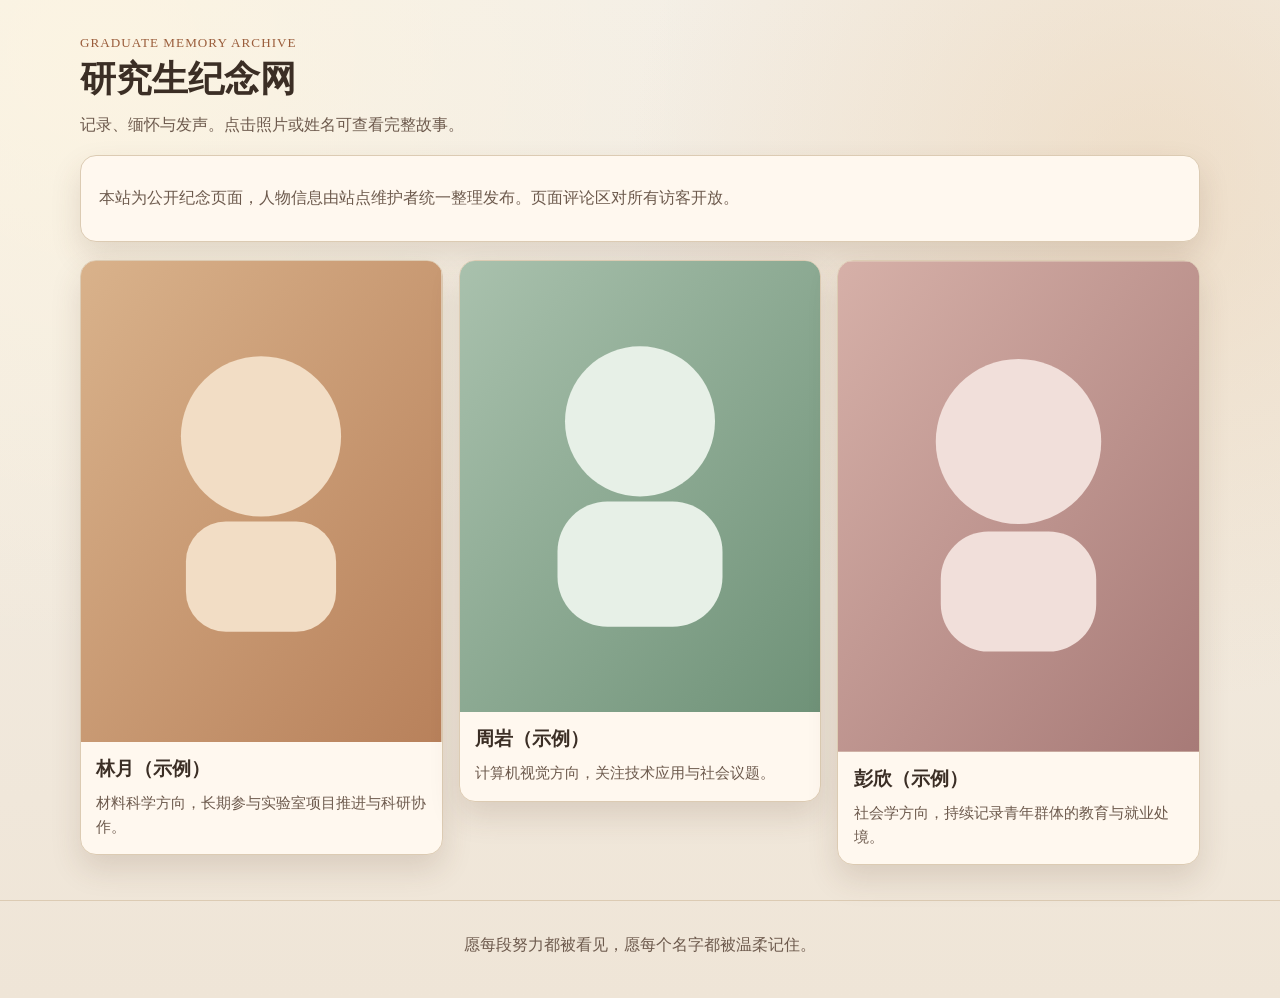
==== index.html @ ae7dde43 "Files Edit" ====
<!doctype html>
<html lang="zh-CN">
  <head>
    <meta charset="UTF-8" />
    <meta name="viewport" content="width=device-width, initial-scale=1.0" />
    <title>研究生纪念网</title>
    <link rel="stylesheet" href="styles.css" />
  </head>
  <body>
    <header class="site-header">
      <p class="site-kicker">Graduate Memory Archive</p>
      <h1 id="siteTitle">研究生纪念网</h1>
      <p class="site-desc" id="siteDesc">
        记录、缅怀与发声。点击照片或姓名可查看完整故事。
      </p>
    </header>

    <main class="page-main">
      <section class="notice-panel">
        <p>
          本站为公开纪念页面，人物信息由站点维护者统一整理发布。页面评论区对所有访客开放。
        </p>
      </section>

      <section id="masonry" class="masonry" aria-live="polite"></section>
      <p id="loadingState" class="loading-state">正在加载人物资料...</p>
    </main>

    <footer class="site-footer">
      <p>愿每段努力都被看见，愿每个名字都被温柔记住。</p>
    </footer>

    <script src="js/main.js" defer></script>
  </body>
</html>
---- styles.css ----
:root {
  --bg: #f4efe6;
  --bg-soft: #efe5d7;
  --ink: #3b2e25;
  --ink-soft: #6d5a4d;
  --line: #dccbb3;
  --card: #fff8ef;
  --accent: #9a5d3b;
  --accent-soft: #c59d7b;
  --shadow: 0 14px 30px rgba(95, 62, 40, 0.15);
  --radius: 16px;
}

*,
*::before,
*::after {
  box-sizing: border-box;
}

html,
body {
  margin: 0;
  padding: 0;
}

body {
  min-height: 100vh;
  font-family: "LXGW WenKai", "Noto Serif SC", "Source Han Serif SC", serif;
  color: var(--ink);
  background:
    radial-gradient(circle at 8% 5%, rgba(255, 246, 225, 0.7), transparent 40%),
    radial-gradient(circle at 90% 18%, rgba(232, 203, 168, 0.45), transparent 37%),
    linear-gradient(180deg, var(--bg) 0%, var(--bg-soft) 100%);
}

.site-header,
.detail-header {
  width: min(1120px, 92vw);
  margin: 2.2rem auto 1.2rem;
}

.site-kicker {
  margin: 0 0 0.4rem;
  color: var(--accent);
  letter-spacing: 0.08em;
  text-transform: uppercase;
  font-size: 0.82rem;
}

h1 {
  margin: 0;
  font-size: clamp(1.95rem, 2.8vw, 2.6rem);
  line-height: 1.2;
}

.site-desc {
  margin-top: 0.85rem;
  color: var(--ink-soft);
  font-size: 1.03rem;
  max-width: 780px;
}

.page-main,
.detail-main {
  width: min(1120px, 92vw);
  margin: 0 auto 2.2rem;
}

.notice-panel,
.detail-card,
.comments-wrap {
  background: var(--card);
  border: 1px solid var(--line);
  border-radius: var(--radius);
  box-shadow: var(--shadow);
}

.notice-panel {
  padding: 1rem 1.1rem;
  margin-bottom: 1.1rem;
  color: var(--ink-soft);
}

.masonry {
  column-count: 1;
  column-gap: 1rem;
}

.memory-card {
  display: block;
  width: 100%;
  margin: 0 0 1rem;
  break-inside: avoid;
  text-decoration: none;
  color: inherit;
  background: var(--card);
  border: 1px solid var(--line);
  border-radius: var(--radius);
  overflow: hidden;
  box-shadow: var(--shadow);
  transform: translateY(16px);
  opacity: 0;
  animation: rise 0.55s ease forwards;
}

.memory-card img {
  display: block;
  width: 100%;
  height: auto;
  object-fit: cover;
  background: #e7d7c4;
}

.memory-card-content {
  padding: 0.9rem 0.95rem 1rem;
}

.memory-card h2 {
  margin: 0;
  font-size: 1.18rem;
}

.memory-card p {
  margin: 0.55rem 0 0;
  color: var(--ink-soft);
  font-size: 0.95rem;
  line-height: 1.55;
}

.memory-card:hover,
.memory-card:focus-visible {
  outline: none;
  border-color: var(--accent-soft);
  transform: translateY(-3px);
  transition: 0.22s ease;
}

.loading-state {
  text-align: center;
  color: var(--ink-soft);
  margin: 1.3rem 0;
}

.site-footer {
  border-top: 1px solid var(--line);
  padding: 1.1rem 0 1.6rem;
  color: var(--ink-soft);
  text-align: center;
}

.back-link {
  display: inline-block;
  margin-bottom: 0.8rem;
  color: var(--accent);
  text-decoration: none;
  border-bottom: 1px solid transparent;
}

.back-link:hover,
.back-link:focus-visible {
  border-bottom-color: currentColor;
}

.detail-card {
  overflow: hidden;
  margin-bottom: 1.2rem;
}

.detail-image {
  display: block;
  width: 100%;
  max-height: 460px;
  object-fit: cover;
  background: #e7d7c4;
}

.detail-meta,
.detail-story {
  padding: 1rem 1.1rem;
}

.detail-years {
  color: var(--accent);
  margin: 0.25rem 0 0.6rem;
  font-weight: 600;
}

.detail-summary {
  margin: 0;
  color: var(--ink-soft);
}

.detail-story h3,
.comments-wrap h3 {
  margin: 0 0 0.8rem;
}

.detail-story p {
  margin: 0.45rem 0;
  line-height: 1.7;
}

.comments-wrap {
  padding: 1rem 1.1rem;
}

.comments-hint {
  margin: 0 0 0.8rem;
  color: var(--ink-soft);
}

.giscus-missing {
  background: #fff4e8;
  border: 1px solid #efcca4;
  color: #7b4c2d;
  border-radius: 10px;
  padding: 0.7rem 0.8rem;
}

@keyframes rise {
  from {
    transform: translateY(16px);
    opacity: 0;
  }
  to {
    transform: translateY(0);
    opacity: 1;
  }
}

@media (min-width: 680px) {
  .masonry {
    column-count: 2;
  }
}

@media (min-width: 1024px) {
  .masonry {
    column-count: 3;
  }
}
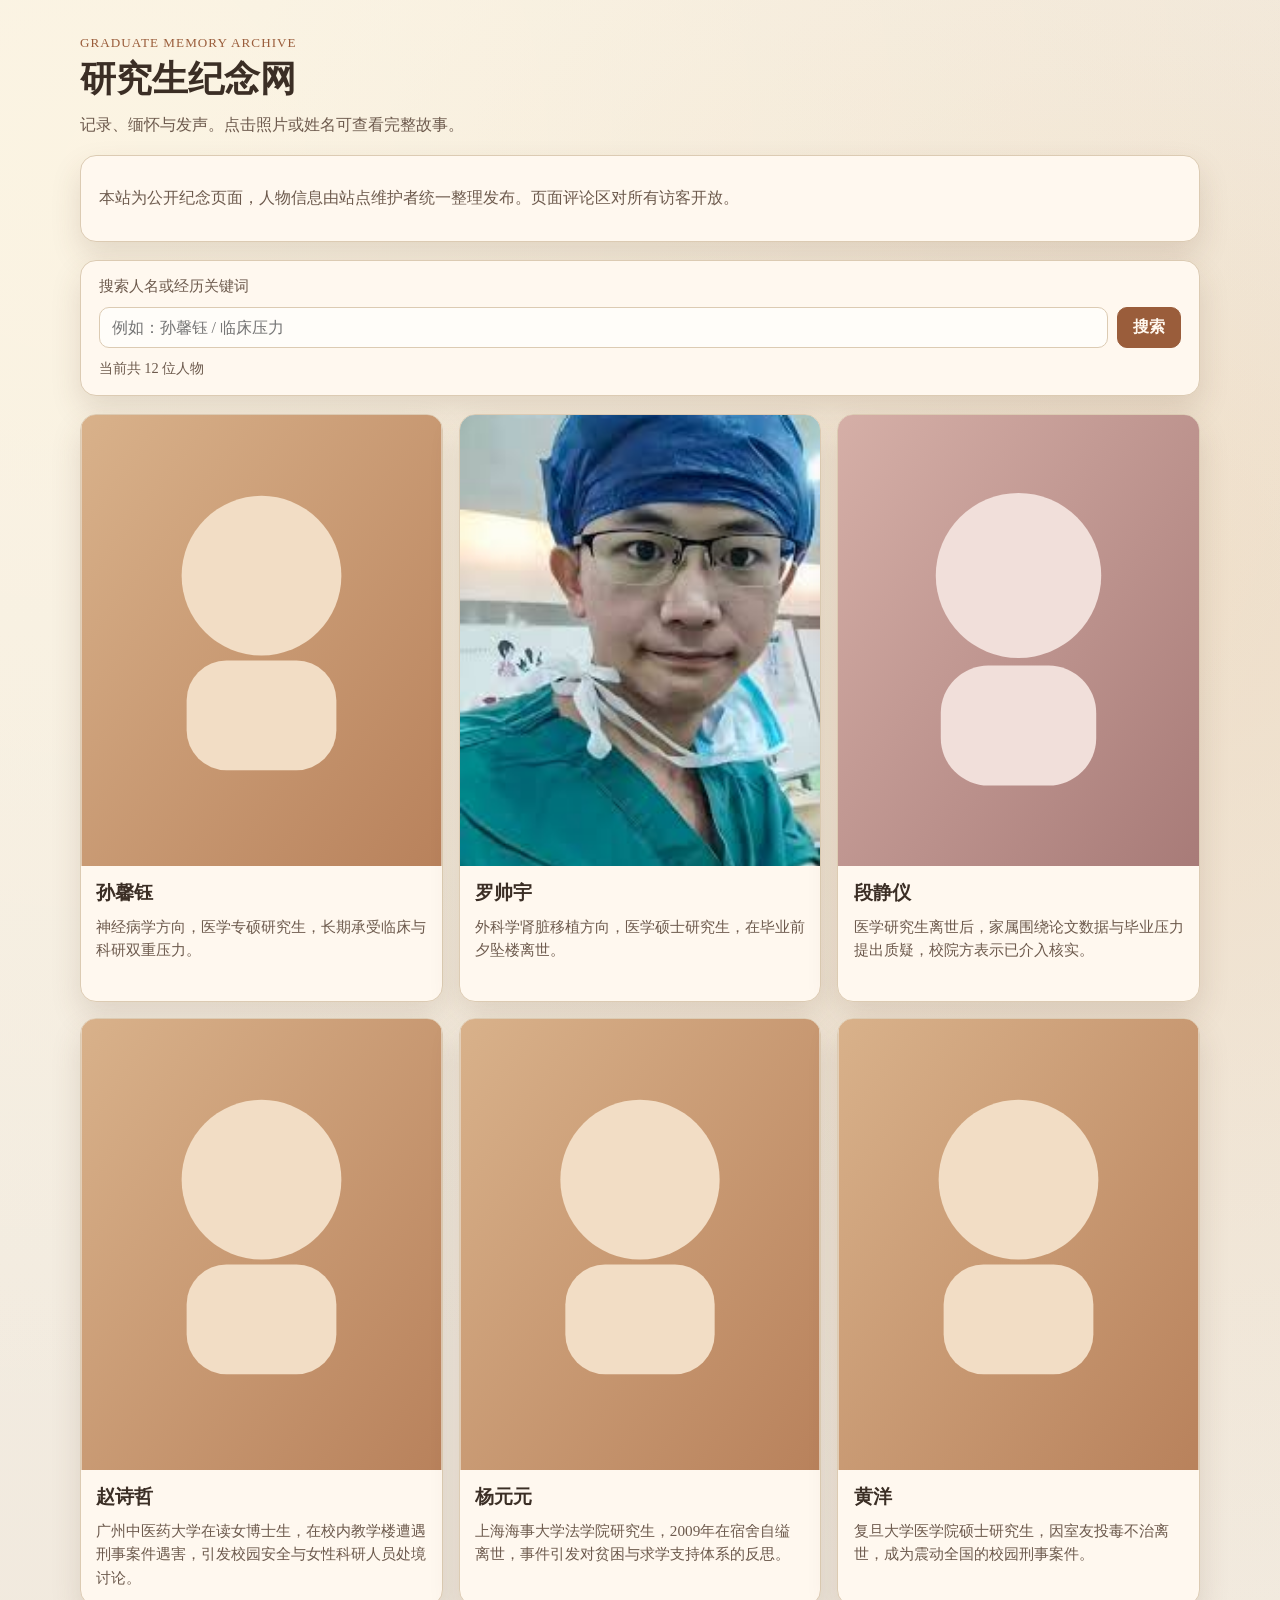
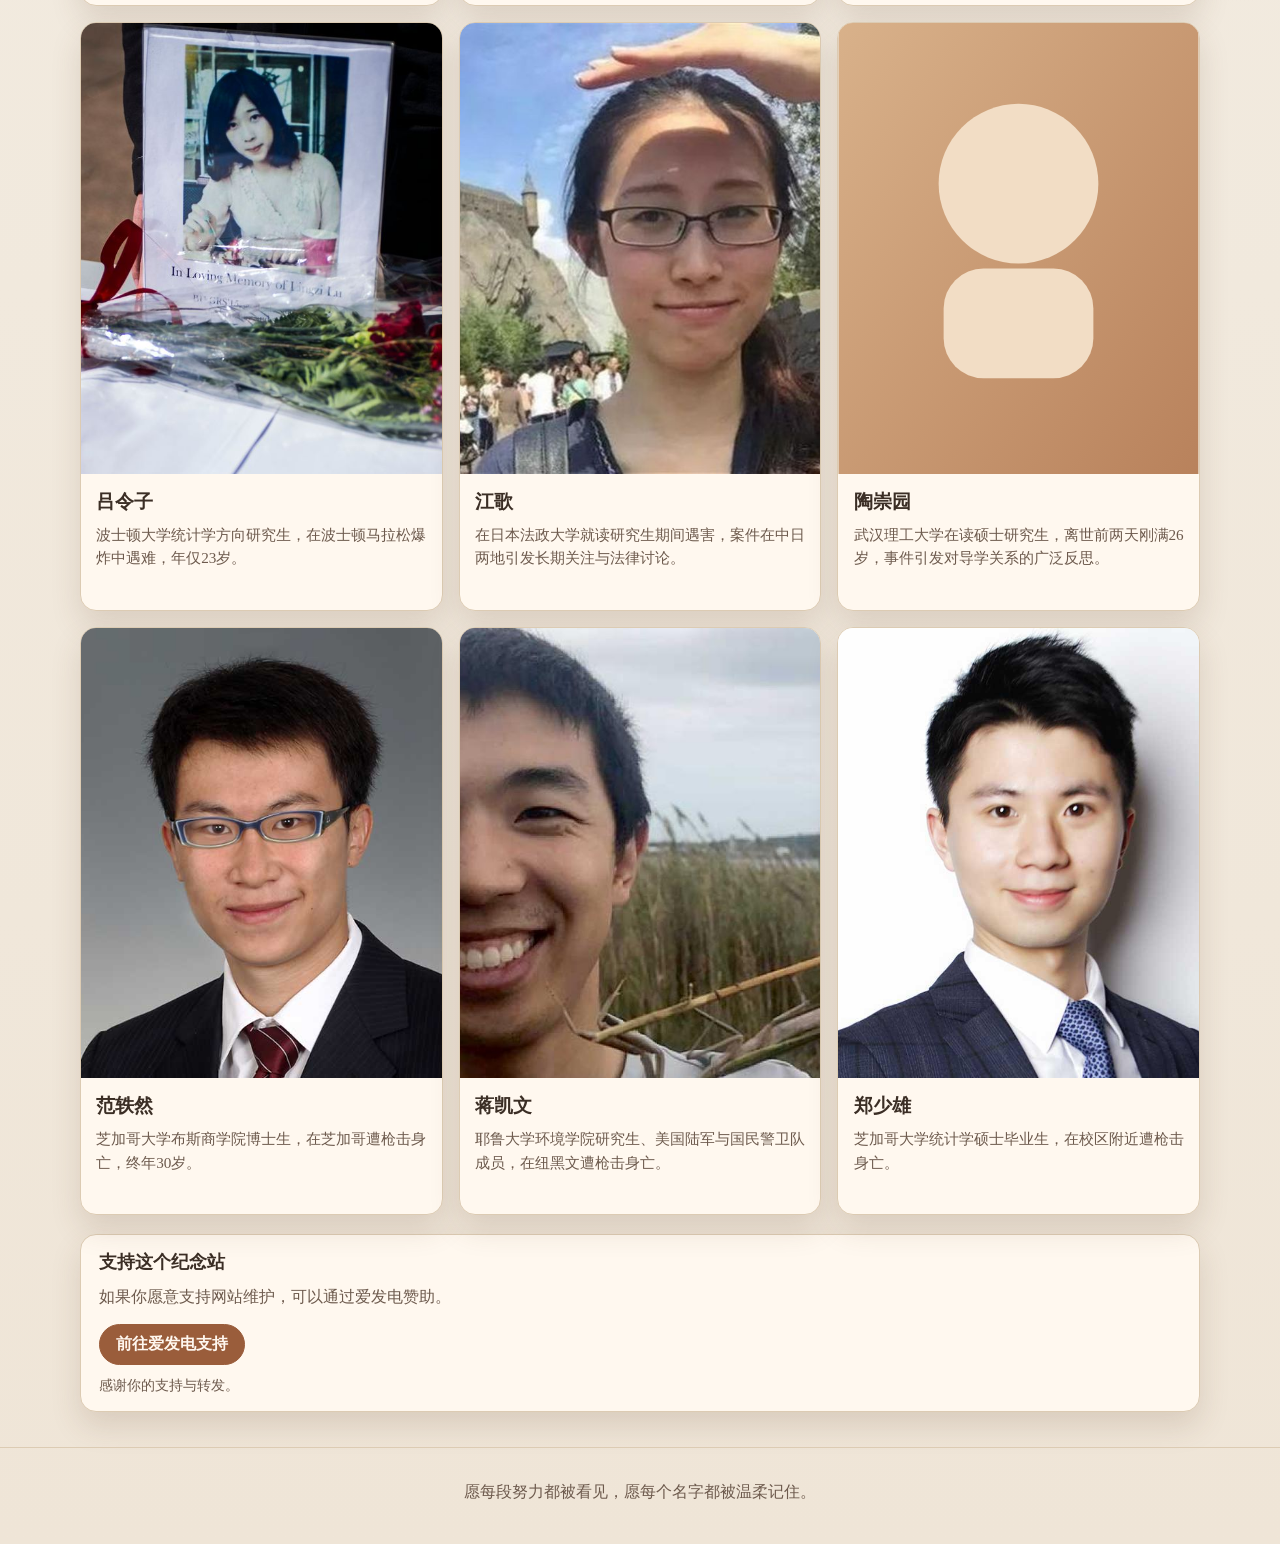
==== commit e434c60c: "feat: update donation entry and expand student stories" ====
--- a/index.html
+++ b/index.html
@@ -22,8 +22,44 @@
         </p>
       </section>
 
+      <section class="search-panel" aria-label="搜索人物与经历">
+        <label class="search-label" for="searchInput">搜索人名或经历关键词</label>
+        <div class="search-controls">
+          <input
+            id="searchInput"
+            class="search-input"
+            type="search"
+            placeholder="例如：孙馨钰 / 临床压力"
+          />
+          <button id="searchButton" class="search-button" type="button">搜索</button>
+          <button
+            id="resetSearchButton"
+            class="search-button search-return-button"
+            type="button"
+            hidden
+          >
+            返回主界面
+          </button>
+        </div>
+        <p id="searchState" class="search-state" aria-live="polite"></p>
+      </section>
+
       <section id="masonry" class="masonry" aria-live="polite"></section>
       <p id="loadingState" class="loading-state">正在加载人物资料...</p>
+
+      <section class="support-panel" aria-labelledby="supportTitle">
+        <h2 id="supportTitle">支持这个纪念站</h2>
+        <p class="support-text">如果你愿意支持网站维护，可以通过爱发电赞助。</p>
+        <a
+          class="support-link"
+          href="https://ifdian.net/a/kozukioden"
+          target="_blank"
+          rel="noopener noreferrer"
+        >
+          前往爱发电支持
+        </a>
+        <p class="support-note">感谢你的支持与转发。</p>
+      </section>
     </main>
 
     <footer class="site-footer">
--- a/styles.css
+++ b/styles.css
@@ -81,16 +81,138 @@
   color: var(--ink-soft);
 }
 
+.search-panel {
+  background: var(--card);
+  border: 1px solid var(--line);
+  border-radius: var(--radius);
+  box-shadow: var(--shadow);
+  padding: 0.95rem 1.1rem;
+  margin-bottom: 1.1rem;
+}
+
+.search-label {
+  display: inline-block;
+  margin-bottom: 0.6rem;
+  color: var(--ink-soft);
+  font-size: 0.95rem;
+}
+
+.search-controls {
+  display: flex;
+  flex-wrap: wrap;
+  gap: 0.55rem;
+}
+
+.search-input {
+  flex: 1 1 260px;
+  min-width: 0;
+  padding: 0.58rem 0.75rem;
+  border: 1px solid var(--line);
+  border-radius: 10px;
+  background: #fffdf9;
+  color: var(--ink);
+  font: inherit;
+}
+
+.search-input:focus-visible {
+  outline: 2px solid color-mix(in srgb, var(--accent) 45%, #ffffff);
+  outline-offset: 1px;
+}
+
+.search-button {
+  border: 1px solid var(--accent);
+  border-radius: 10px;
+  padding: 0.58rem 0.95rem;
+  background: var(--accent);
+  color: #fff8ef;
+  font: inherit;
+  font-weight: 600;
+  cursor: pointer;
+  transition: transform 0.2s ease, box-shadow 0.2s ease;
+}
+
+.search-button:hover,
+.search-button:focus-visible {
+  transform: translateY(-1px);
+  box-shadow: 0 6px 14px rgba(95, 62, 40, 0.18);
+}
+
+.search-return-button {
+  border-color: var(--line);
+  background: #fffdf9;
+  color: var(--ink);
+}
+
+.search-return-button:hover,
+.search-return-button:focus-visible {
+  box-shadow: 0 6px 12px rgba(95, 62, 40, 0.12);
+}
+
+.search-state {
+  margin: 0.65rem 0 0;
+  min-height: 1.35rem;
+  color: var(--ink-soft);
+  font-size: 0.9rem;
+}
+
+.support-panel {
+  background: var(--card);
+  border: 1px solid var(--line);
+  border-radius: var(--radius);
+  box-shadow: var(--shadow);
+  padding: 1rem 1.1rem;
+  margin-top: 1.2rem;
+  margin-bottom: 1.1rem;
+}
+
+.support-panel h2 {
+  margin: 0;
+  font-size: 1.1rem;
+  line-height: 1.35;
+}
+
+.support-text {
+  margin: 0.6rem 0 0;
+  color: var(--ink-soft);
+  line-height: 1.65;
+}
+
+.support-link {
+  display: inline-block;
+  margin-top: 0.85rem;
+  padding: 0.55rem 1rem;
+  border-radius: 999px;
+  border: 1px solid var(--accent);
+  background: var(--accent);
+  color: #fff7ef;
+  text-decoration: none;
+  font-weight: 600;
+  transition: transform 0.2s ease, box-shadow 0.2s ease;
+}
+
+.support-link:hover,
+.support-link:focus-visible {
+  transform: translateY(-1px);
+  box-shadow: 0 6px 16px rgba(95, 62, 40, 0.2);
+}
+
+.support-note {
+  margin: 0.7rem 0 0;
+  color: var(--ink-soft);
+  font-size: 0.9rem;
+}
+
 .masonry {
-  column-count: 1;
-  column-gap: 1rem;
+  display: grid;
+  grid-template-columns: repeat(1, minmax(0, 1fr));
+  gap: 1rem;
 }
 
 .memory-card {
-  display: block;
+  display: flex;
+  flex-direction: column;
   width: 100%;
-  margin: 0 0 1rem;
-  break-inside: avoid;
+  height: 100%;
   text-decoration: none;
   color: inherit;
   background: var(--card);
@@ -107,24 +229,51 @@
   display: block;
   width: 100%;
   height: auto;
+  aspect-ratio: 4 / 5;
   object-fit: cover;
   background: #e7d7c4;
 }
 
 .memory-card-content {
   padding: 0.9rem 0.95rem 1rem;
+  display: flex;
+  flex-direction: column;
+  gap: 0.55rem;
+  flex: 1;
 }
 
 .memory-card h2 {
   margin: 0;
   font-size: 1.18rem;
+  line-height: 1.35;
+  min-height: calc(1.35em * 1);
+  white-space: nowrap;
+  overflow: hidden;
+  text-overflow: ellipsis;
 }
 
 .memory-card p {
-  margin: 0.55rem 0 0;
+  margin: 0;
   color: var(--ink-soft);
   font-size: 0.95rem;
   line-height: 1.55;
+  min-height: calc(1.55em * 3);
+  display: -webkit-box;
+  -webkit-line-clamp: 3;
+  -webkit-box-orient: vertical;
+  overflow: hidden;
+}
+
+.memory-card .search-hit {
+  min-height: unset;
+  display: block;
+  margin-top: 0.2rem;
+  padding: 0.42rem 0.52rem;
+  border: 1px solid color-mix(in srgb, var(--accent-soft) 30%, #ffffff);
+  border-radius: 8px;
+  background: #f6ecdd;
+  color: color-mix(in srgb, var(--ink) 88%, #ffffff);
+  line-height: 1.45;
 }
 
 .memory-card:hover,
@@ -230,12 +379,12 @@
 
 @media (min-width: 680px) {
   .masonry {
-    column-count: 2;
+    grid-template-columns: repeat(2, minmax(0, 1fr));
   }
 }
 
 @media (min-width: 1024px) {
   .masonry {
-    column-count: 3;
+    grid-template-columns: repeat(3, minmax(0, 1fr));
   }
 }
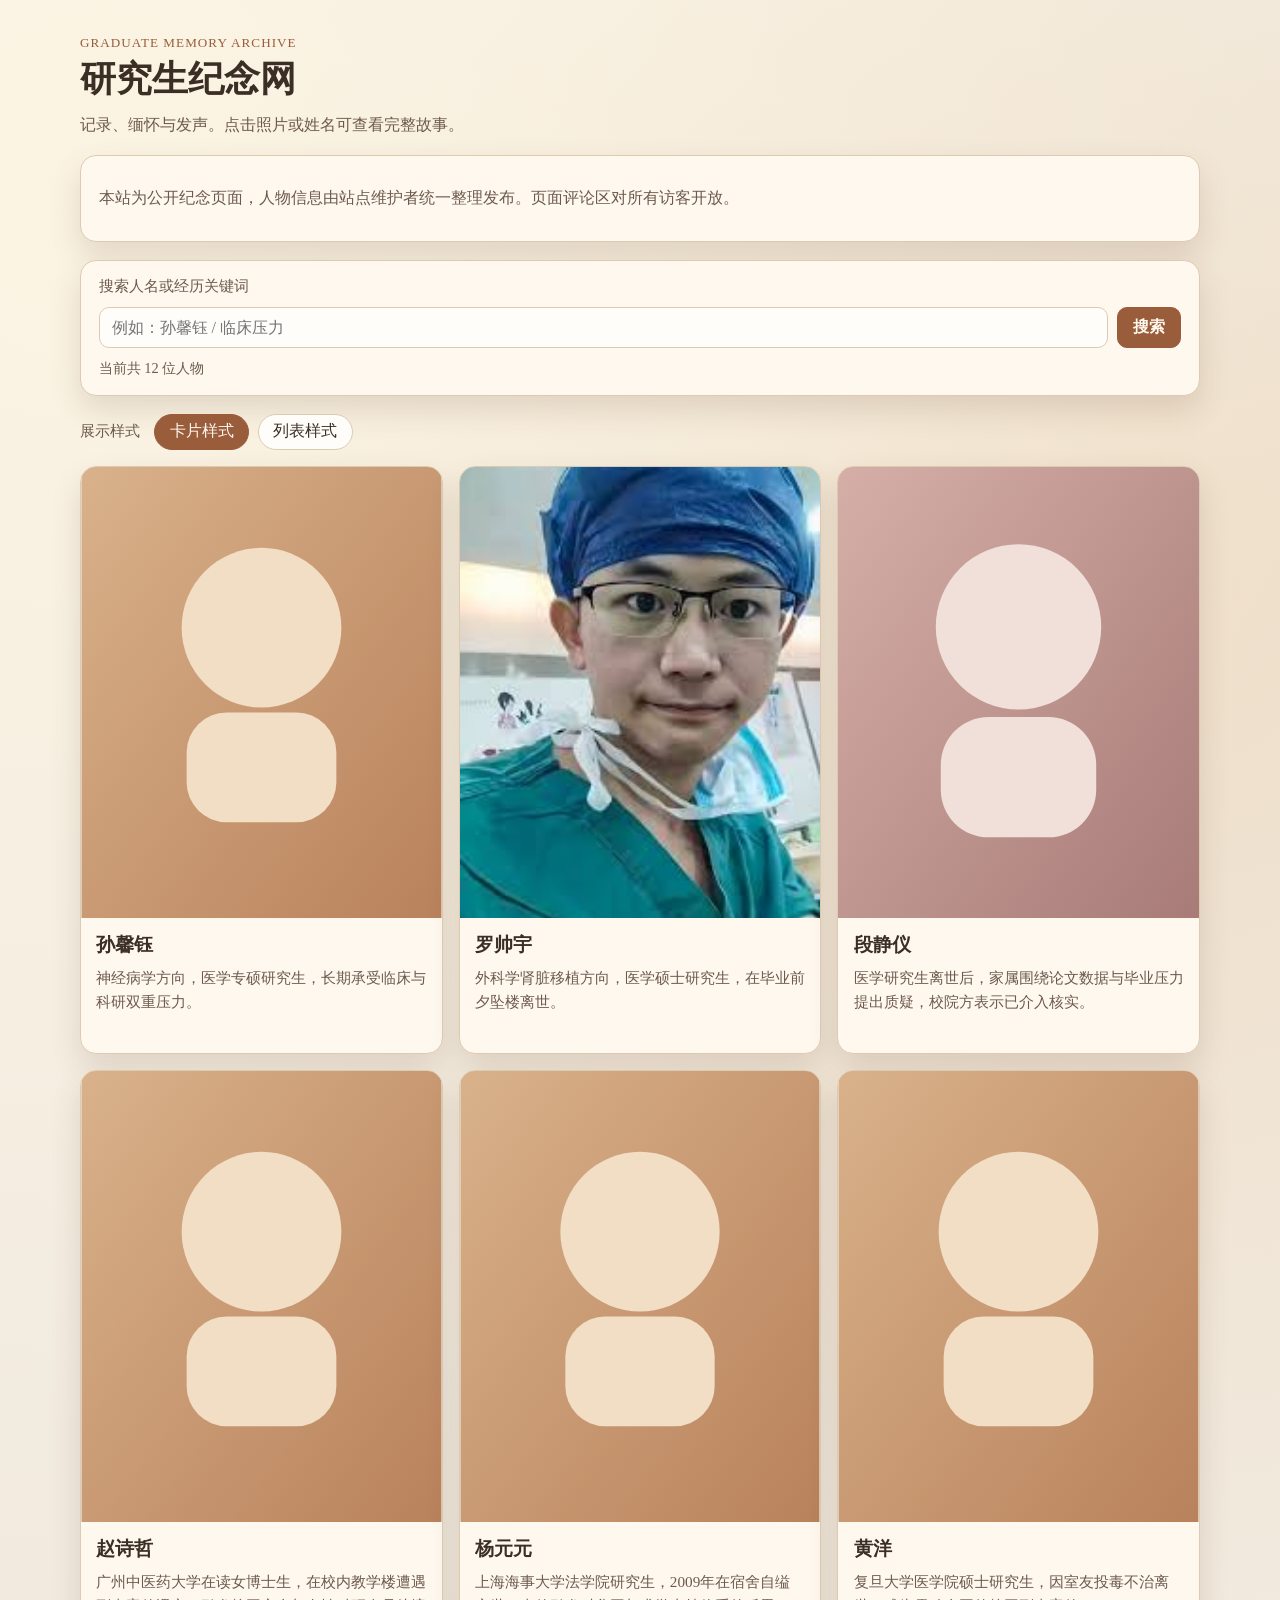
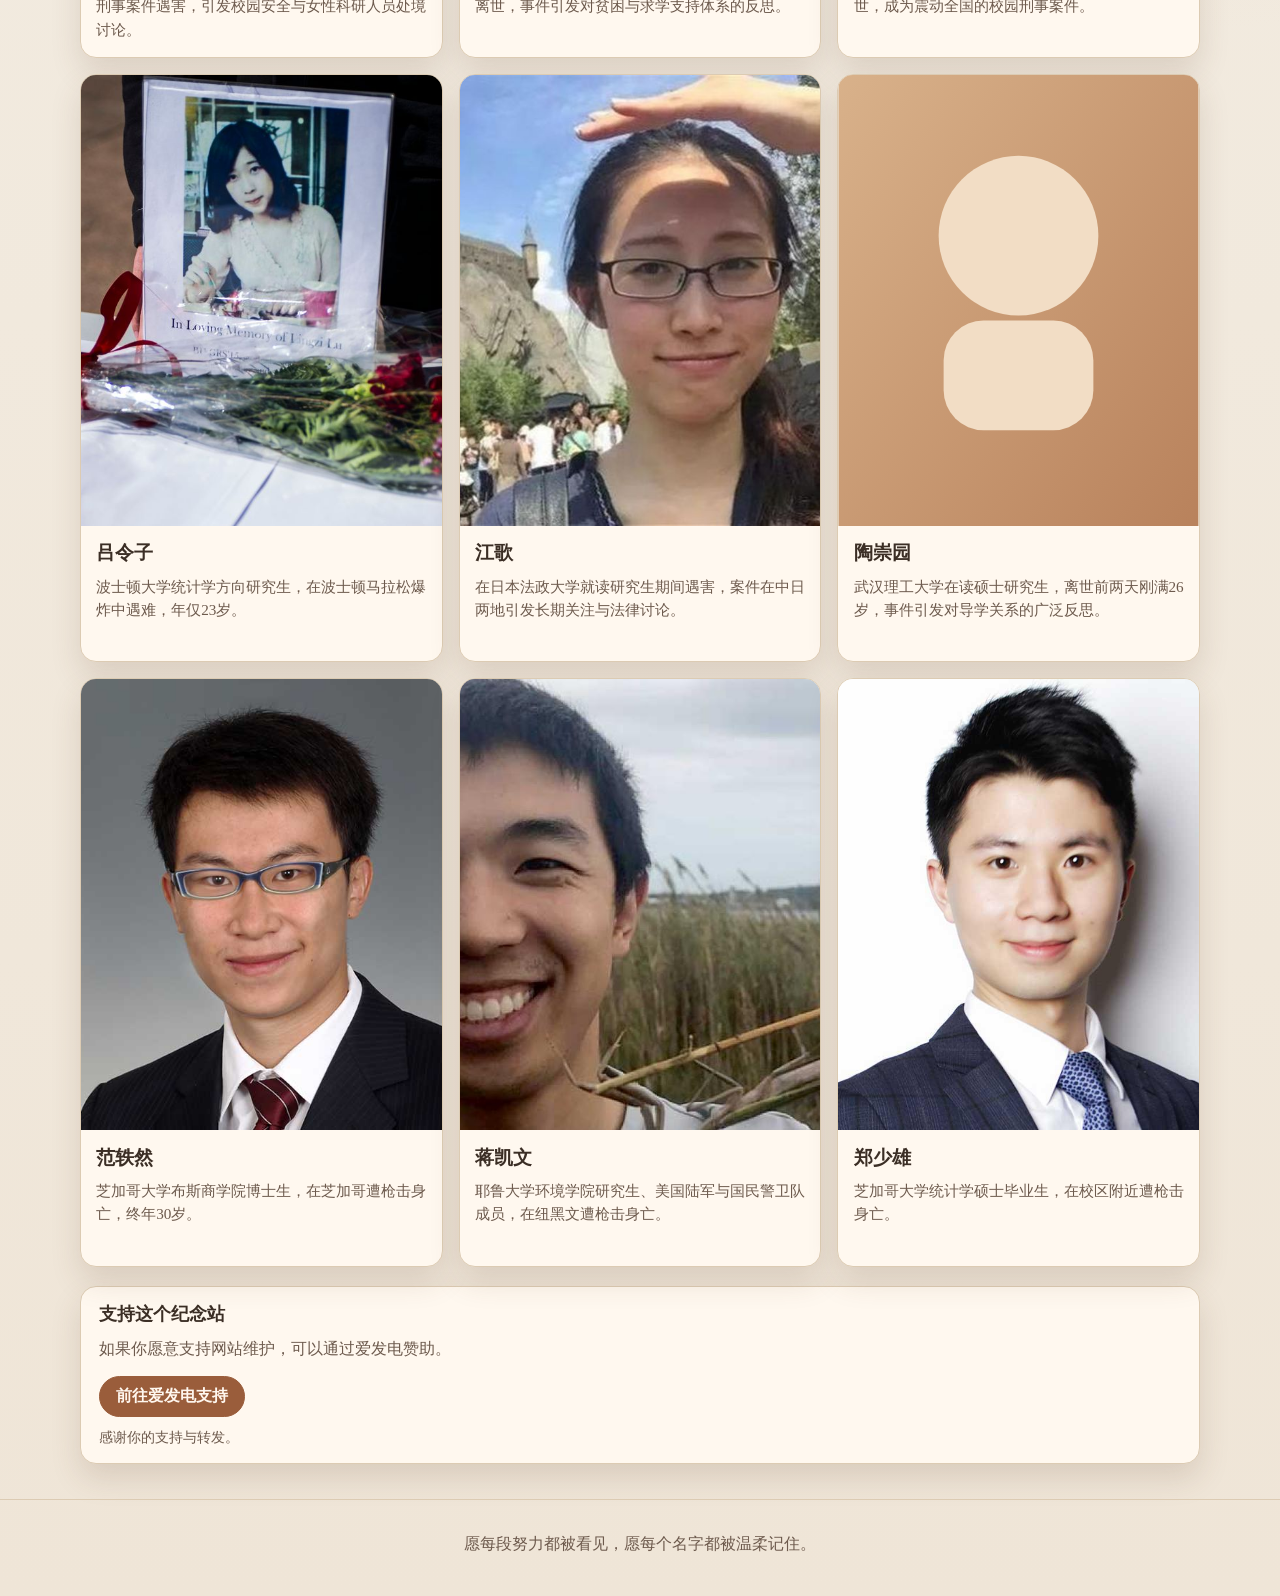
==== commit e61da50a: "update list" ====
--- a/index.html
+++ b/index.html
@@ -44,6 +44,18 @@
         <p id="searchState" class="search-state" aria-live="polite"></p>
       </section>
 
+      <section class="view-switch-panel" aria-label="人物展示样式">
+        <span class="view-switch-label">展示样式</span>
+        <div class="view-switch-controls">
+          <button id="cardViewButton" class="view-switch-button is-active" type="button">
+            卡片样式
+          </button>
+          <button id="listViewButton" class="view-switch-button" type="button">
+            列表样式
+          </button>
+        </div>
+      </section>
+
       <section id="masonry" class="masonry" aria-live="polite"></section>
       <p id="loadingState" class="loading-state">正在加载人物资料...</p>
 
--- a/styles.css
+++ b/styles.css
@@ -155,6 +155,46 @@
   font-size: 0.9rem;
 }
 
+.view-switch-panel {
+  display: flex;
+  flex-wrap: wrap;
+  align-items: center;
+  gap: 0.6rem 0.9rem;
+  margin-bottom: 1rem;
+}
+
+.view-switch-label {
+  color: var(--ink-soft);
+  font-size: 0.92rem;
+}
+
+.view-switch-controls {
+  display: flex;
+  gap: 0.55rem;
+}
+
+.view-switch-button {
+  border: 1px solid var(--line);
+  border-radius: 999px;
+  padding: 0.4rem 0.9rem;
+  background: #fffdf9;
+  color: var(--ink);
+  font: inherit;
+  cursor: pointer;
+  transition: 0.2s ease;
+}
+
+.view-switch-button:hover,
+.view-switch-button:focus-visible {
+  border-color: var(--accent-soft);
+}
+
+.view-switch-button.is-active {
+  border-color: var(--accent);
+  background: var(--accent);
+  color: #fff8ef;
+}
+
 .support-panel {
   background: var(--card);
   border: 1px solid var(--line);
@@ -208,6 +248,11 @@
   gap: 1rem;
 }
 
+.masonry.masonry-list {
+  grid-template-columns: repeat(2, minmax(0, 1fr));
+  gap: 0.7rem;
+}
+
 .memory-card {
   display: flex;
   flex-direction: column;
@@ -284,6 +329,31 @@
   transition: 0.22s ease;
 }
 
+.masonry.masonry-list .memory-card {
+  transform: none;
+  opacity: 1;
+  animation: none;
+  min-height: 0;
+}
+
+.masonry.masonry-list .memory-card img,
+.masonry.masonry-list .memory-card p {
+  display: none;
+}
+
+.masonry.masonry-list .memory-card-content {
+  padding: 0.72rem 0.75rem;
+  align-items: center;
+  justify-content: center;
+}
+
+.masonry.masonry-list .memory-card h2 {
+  min-height: 0;
+  font-size: 1.02rem;
+  text-align: center;
+  white-space: nowrap;
+}
+
 .loading-state {
   text-align: center;
   color: var(--ink-soft);
@@ -381,6 +451,10 @@
   .masonry {
     grid-template-columns: repeat(2, minmax(0, 1fr));
   }
+
+  .masonry.masonry-list {
+    grid-template-columns: repeat(4, minmax(0, 1fr));
+  }
 }
 
 @media (min-width: 1024px) {
